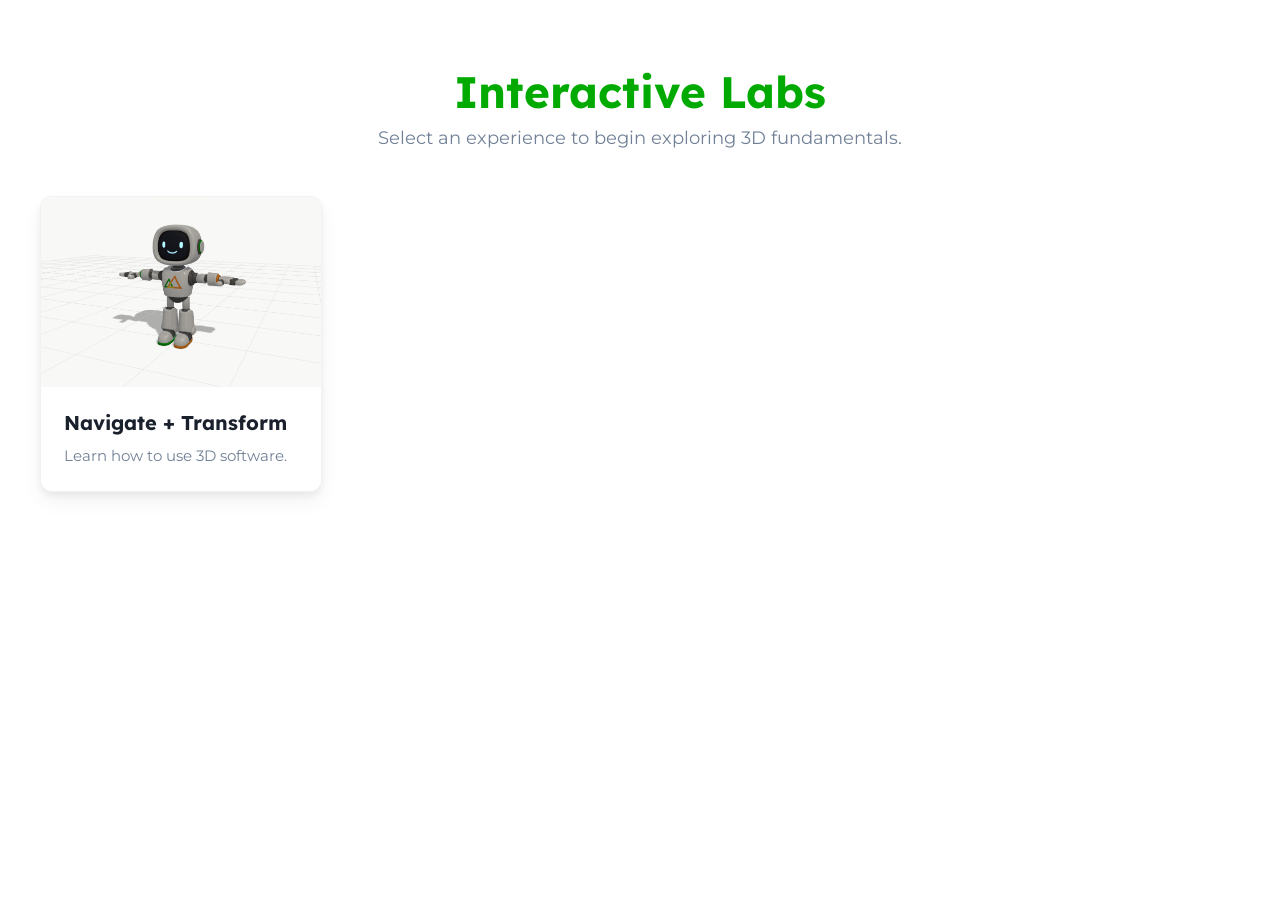
==== index.html @ 0d7c358b "feat: restructure repo as Interactive Labs monorepo Move the Navigate + Transform lab into labs/navi" ====
<!DOCTYPE html>
<html lang="en">

<head>
  <meta charset="UTF-8">
  <meta name="viewport" content="width=device-width, initial-scale=1.0">
  <title>3D Learning Experiences</title>
  <link rel="preconnect" href="https://fonts.googleapis.com">
  <link rel="preconnect" href="https://fonts.gstatic.com" crossorigin>
  <link
    href="https://fonts.googleapis.com/css2?family=Lexend:wght@400;500;600;700&family=Montserrat:wght@400;500;600;700&display=swap"
    rel="stylesheet">

  <style>
    :root {
      --bg: #ffffff;
      --card-bg: #ffffff;
      --text-main: #1a202c;
      --text-muted: #718096;
      --accent-orange: #ff9022;
      --accent-yellow: #ffda22;
      --accent-green: #00aa00;
      --header-bg: #171e35;
    }

    * {
      box-sizing: border-box;
      margin: 0;
      padding: 0;
    }

    body {
      font-family: 'Montserrat', sans-serif;
      background-color: var(--bg);
      color: var(--text-main);
      padding: 4rem 2rem;
      min-height: 100vh;
      display: flex;
      flex-direction: column;
      align-items: center;
    }

    .container {
      max-width: 1200px;
      width: 100%;
    }

    .page-title {
      font-family: 'Lexend', sans-serif;
      font-size: 2.75rem;
      margin-bottom: 0.5rem;
      text-align: center;
      color: var(--accent-green);
    }

    .page-subtitle {
      text-align: center;
      color: var(--text-muted);
      margin-bottom: 3rem;
      font-size: 1.1rem;
    }

    .grid {
      display: grid;
      grid-template-columns: repeat(auto-fill, minmax(280px, 1fr));
      gap: 1.5rem;
    }

    .card {
      background: var(--card-bg);
      border-radius: 12px;
      overflow: hidden;
      box-shadow: 0 4px 6px rgba(0, 0, 0, 0.05), 0 10px 20px rgba(0, 0, 0, 0.05);
      transition: transform 0.3s cubic-bezier(0.175, 0.885, 0.32, 1.275), box-shadow 0.3s ease, border-color 0.3s ease;
      text-decoration: none;
      color: inherit;
      display: flex;
      flex-direction: column;
      position: relative;
      border: 1px solid rgba(0, 0, 0, 0.05);
    }

    .card:hover {
      transform: translateY(-8px);
      box-shadow: 0 12px 20px rgba(0, 0, 0, 0.08), 0 20px 30px rgba(0, 0, 0, 0.1);
      border-color: var(--accent-orange);
    }

    .card-header {
      height: 190px;
      background: var(--header-bg);
      position: relative;
      overflow: hidden;
    }

    .card-image {
      display: block;
      width: 100%;
      height: 100%;
      object-fit: cover;
      object-position: center;
      transition: transform 0.4s ease;
    }

    .card:hover .card-image {
      transform: scale(1.05);
    }

    .card-body {
      padding: 1.45rem;
      flex: 1;
      display: flex;
      flex-direction: column;
    }

    .card-title {
      font-family: 'Lexend', sans-serif;
      font-size: 1.25rem;
      font-weight: 700;
      margin-bottom: 0.55rem;
      color: var(--text-main);
    }

    .card-desc {
      font-size: 0.95rem;
      line-height: 1.6;
      color: var(--text-muted);
      margin-bottom: 0;
      flex: 1;
    }

    .card-tags {
      display: flex;
      flex-wrap: wrap;
      gap: 6px;
      margin-top: 1rem;
    }

    .tag {
      padding: 4px 7px;
      color: var(--text-muted);
      background: #f4f5f2;
      border-radius: 999px;
      font-size: 0.68rem;
      font-weight: 600;
    }

    @media (max-width: 600px) {
      body {
        padding: 2.5rem 1rem;
      }

      .page-title {
        font-size: 2.1rem;
      }
    }
  </style>
</head>

<body>

  <div class="container">
    <h1 class="page-title">Interactive Labs</h1>
    <p class="page-subtitle">Select an experience to begin exploring 3D fundamentals.</p>

    <div class="grid">
      <a href="labs/navigate-and-transform/" class="card">
        <div class="card-header">
          <img class="card-image" src="assets/navigate-and-transform.png"
            alt="Gizmo standing on a grid floor inside the Navigate and Transform lab">
        </div>
        <div class="card-body">
          <h2 class="card-title">Navigate + Transform</h2>
          <p class="card-desc">Learn how to use 3D software.</p>
        </div>
      </a>
    </div>
  </div>
</body>

</html>
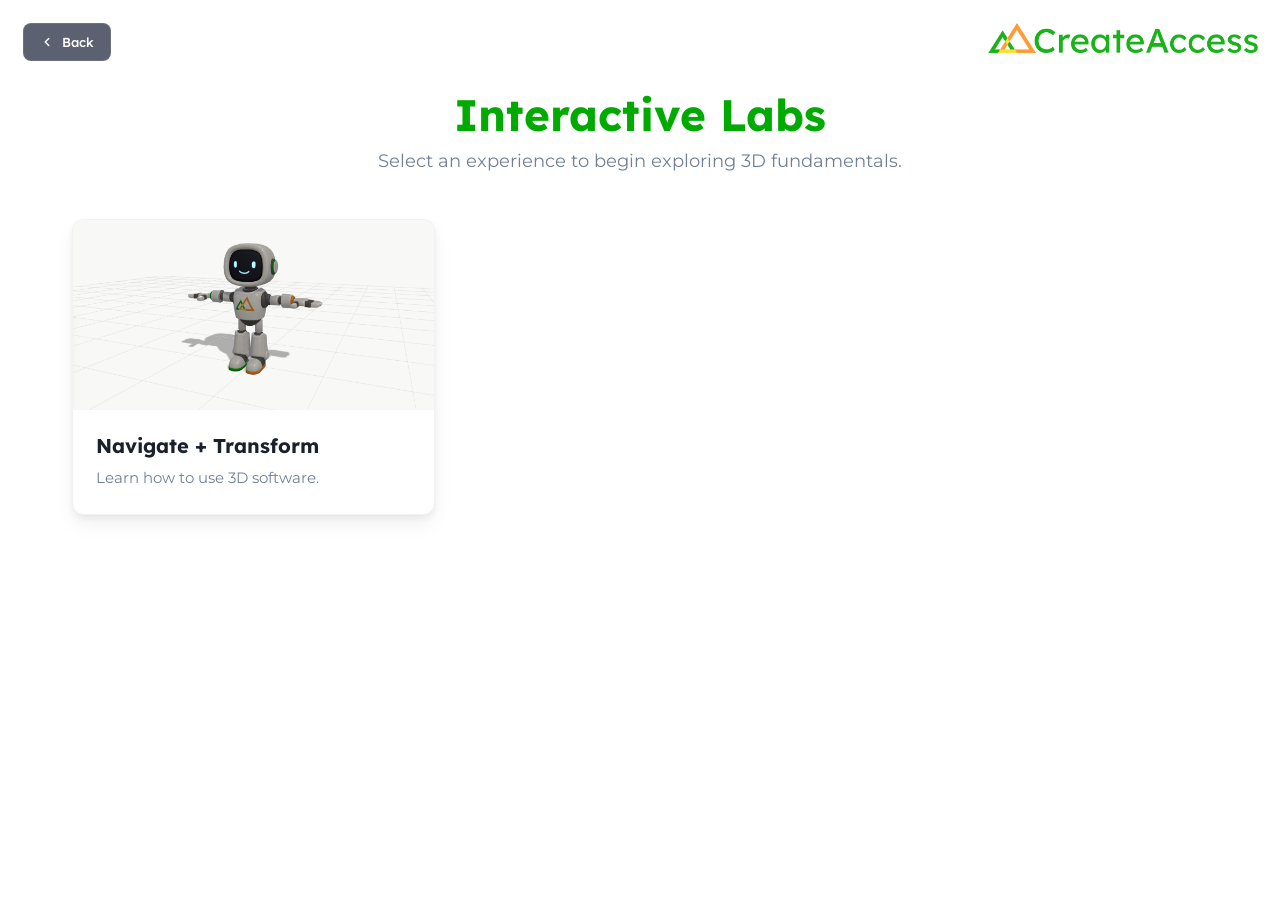
==== commit cd443f36: "feat: route lab home button to landing page, add back button + logo there" ====
--- a/index.html
+++ b/index.html
@@ -21,6 +21,12 @@
       --accent-yellow: #ffda22;
       --accent-green: #00aa00;
       --header-bg: #171e35;
+
+      /* fluid chrome scale, matched to the lab so the corner controls line up
+         at the same inset and size across both pages */
+      --edge: clamp(12px, 2.5vmin, 28px);
+      --logo-h: clamp(22px, 3.4vmin, 34px);
+      --fs-ui: clamp(12px, 1.45vmin, 14.5px);
     }
 
     * {
@@ -33,16 +39,60 @@
       font-family: 'Montserrat', sans-serif;
       background-color: var(--bg);
       color: var(--text-main);
-      padding: 4rem 2rem;
       min-height: 100vh;
       display: flex;
       flex-direction: column;
       align-items: center;
+    }
+
+    /* corner chrome - same inset, sizing and hover feel as the lab's .home-btn
+       and .logo-top-right, so moving between the two pages feels continuous */
+    .back-btn {
+      position: fixed;
+      top: var(--edge);
+      left: var(--edge);
+      z-index: 1000;
+      display: flex;
+      align-items: center;
+      gap: 8px;
+      padding: 10px 16px;
+      background: rgba(23, 30, 53, 0.7);
+      backdrop-filter: blur(8px);
+      -webkit-backdrop-filter: blur(8px);
+      border: 1px solid rgba(255, 255, 255, 0.1);
+      border-radius: 8px;
+      color: #fff;
+      text-decoration: none;
+      font-family: 'Lexend', sans-serif;
+      font-size: var(--fs-ui);
+      font-weight: 500;
+      transition: all 0.3s ease;
+    }
+
+    .back-btn:hover {
+      background: rgba(23, 30, 53, 0.95);
+      border-color: var(--accent-orange);
+      color: var(--accent-orange);
+      transform: translateX(-4px);
+    }
+
+    .logo-top-right {
+      position: fixed;
+      top: var(--edge);
+      right: var(--edge);
+      z-index: 1000;
+      height: var(--logo-h);
+      width: auto;
+      object-fit: contain;
+      pointer-events: none;
+      opacity: 0.9;
     }
 
     .container {
       max-width: 1200px;
       width: 100%;
+      /* clear the fixed corner chrome before the title starts */
+      padding: calc(var(--edge) + 4rem) 2rem 4rem;
     }
 
     .page-title {
@@ -146,8 +196,8 @@
     }
 
     @media (max-width: 600px) {
-      body {
-        padding: 2.5rem 1rem;
+      .container {
+        padding: calc(var(--edge) + 3.5rem) 1rem 2.5rem;
       }
 
       .page-title {
@@ -158,6 +208,16 @@
 </head>
 
 <body>
+
+  <a href="https://createaccess.org/microcourses-hub" target="_top" class="back-btn">
+    <svg width="14" height="14" viewBox="0 0 24 24" fill="none" stroke="currentColor" stroke-width="2.5"
+      stroke-linecap="round" stroke-linejoin="round">
+      <path d="m15 18-6-6 6-6" />
+    </svg>
+    <span>Back</span>
+  </a>
+
+  <img src="assets/Logo.png" alt="CreateAccess Logo" class="logo-top-right">
 
   <div class="container">
     <h1 class="page-title">Interactive Labs</h1>
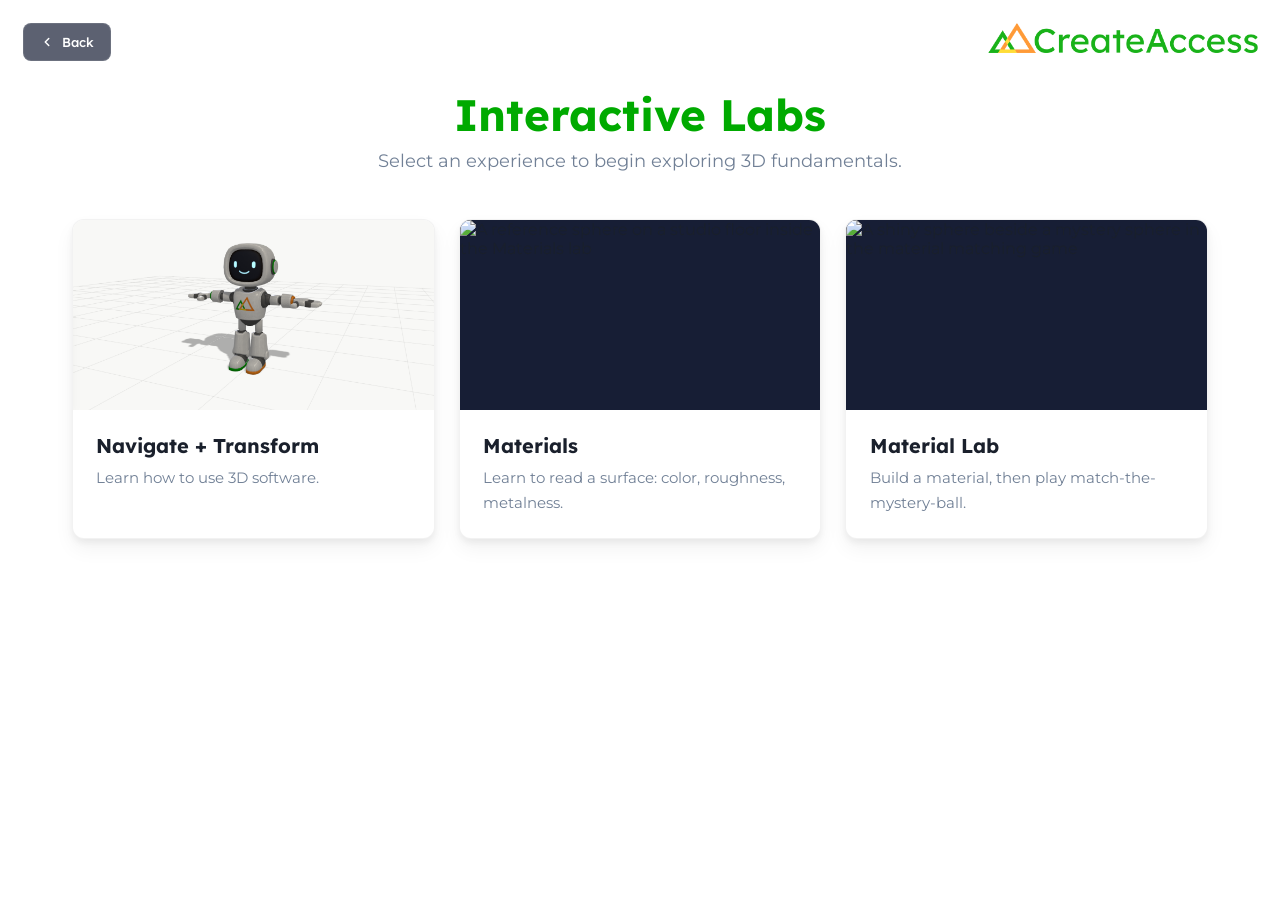
==== commit 52b6f903: "feat: add materials and pbr-materials labs" ====
--- a/index.html
+++ b/index.html
@@ -234,6 +234,28 @@
           <p class="card-desc">Learn how to use 3D software.</p>
         </div>
       </a>
+
+      <a href="labs/materials/" class="card">
+        <div class="card-header">
+          <img class="card-image" src="assets/materials.png"
+            alt="A reference sphere on a studio floor inside the Materials lab">
+        </div>
+        <div class="card-body">
+          <h2 class="card-title">Materials</h2>
+          <p class="card-desc">Learn to read a surface: color, roughness, metalness.</p>
+        </div>
+      </a>
+
+      <a href="labs/pbr-materials/" class="card">
+        <div class="card-header">
+          <img class="card-image" src="assets/pbr-materials.png"
+            alt="A shiny sphere beside a mystery sphere in the material matching game">
+        </div>
+        <div class="card-body">
+          <h2 class="card-title">Material Lab</h2>
+          <p class="card-desc">Build a material, then play match-the-mystery-ball.</p>
+        </div>
+      </a>
     </div>
   </div>
 </body>
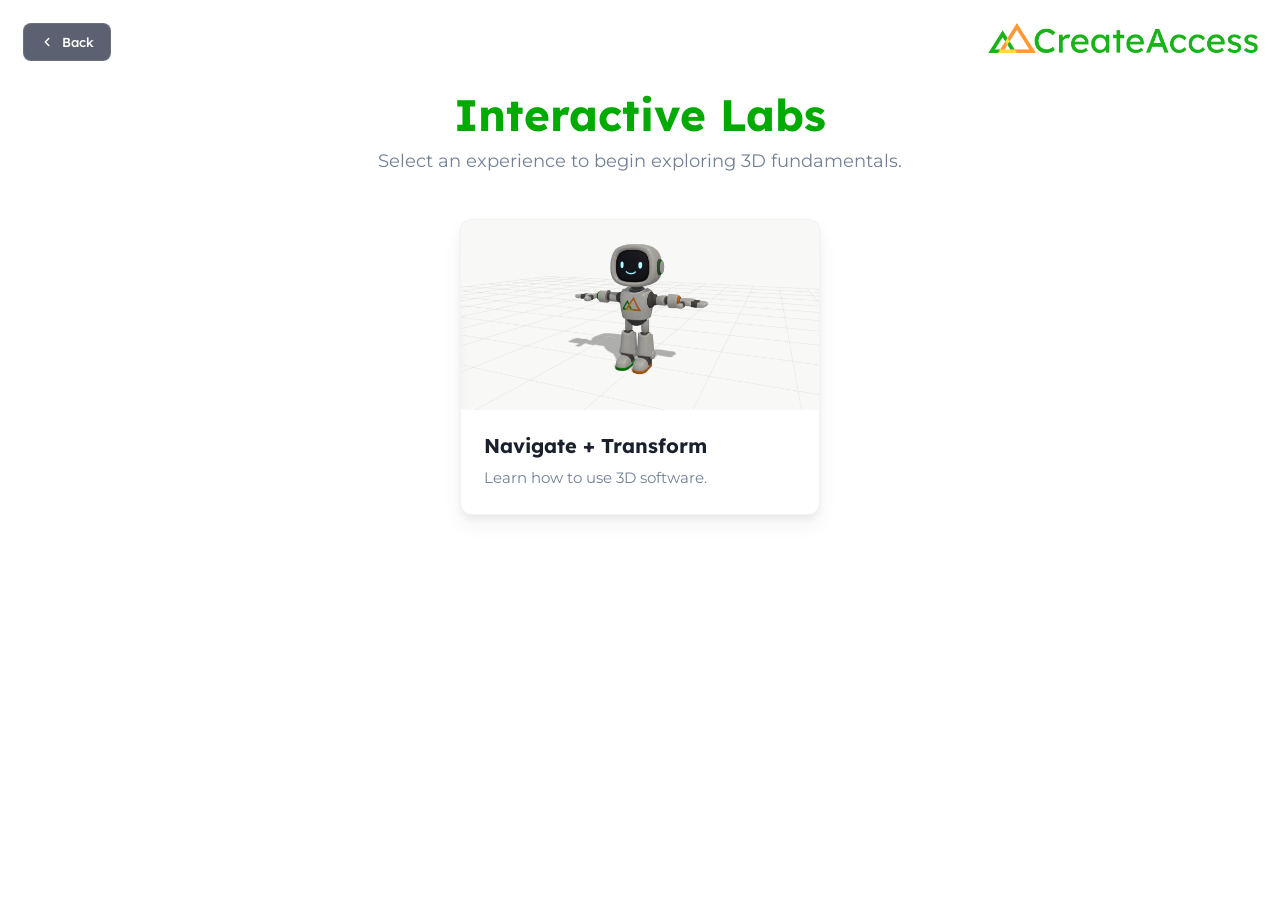
==== commit 608948e0: "Center the single lab card on index page" ====
--- a/index.html
+++ b/index.html
@@ -28,7 +28,13 @@
       --logo-h: clamp(22px, 3.4vmin, 34px);
       --fs-ui: clamp(12px, 1.45vmin, 14.5px);
     }
-
+    
+    html, body {
+      margin: 0;
+      padding: 0;
+      width: 100%;
+      height: 100%;
+    }
     * {
       box-sizing: border-box;
       margin: 0;
@@ -112,8 +118,9 @@
 
     .grid {
       display: grid;
-      grid-template-columns: repeat(auto-fill, minmax(280px, 1fr));
+      grid-template-columns: repeat(auto-fit, minmax(280px, 360px));
       gap: 1.5rem;
+      justify-content: center;
     }
 
     .card {
@@ -234,28 +241,6 @@
           <p class="card-desc">Learn how to use 3D software.</p>
         </div>
       </a>
-
-      <a href="labs/materials/" class="card">
-        <div class="card-header">
-          <img class="card-image" src="assets/materials.png"
-            alt="A reference sphere on a studio floor inside the Materials lab">
-        </div>
-        <div class="card-body">
-          <h2 class="card-title">Materials</h2>
-          <p class="card-desc">Learn to read a surface: color, roughness, metalness.</p>
-        </div>
-      </a>
-
-      <a href="labs/pbr-materials/" class="card">
-        <div class="card-header">
-          <img class="card-image" src="assets/pbr-materials.png"
-            alt="A shiny sphere beside a mystery sphere in the material matching game">
-        </div>
-        <div class="card-body">
-          <h2 class="card-title">Material Lab</h2>
-          <p class="card-desc">Build a material, then play match-the-mystery-ball.</p>
-        </div>
-      </a>
     </div>
   </div>
 </body>
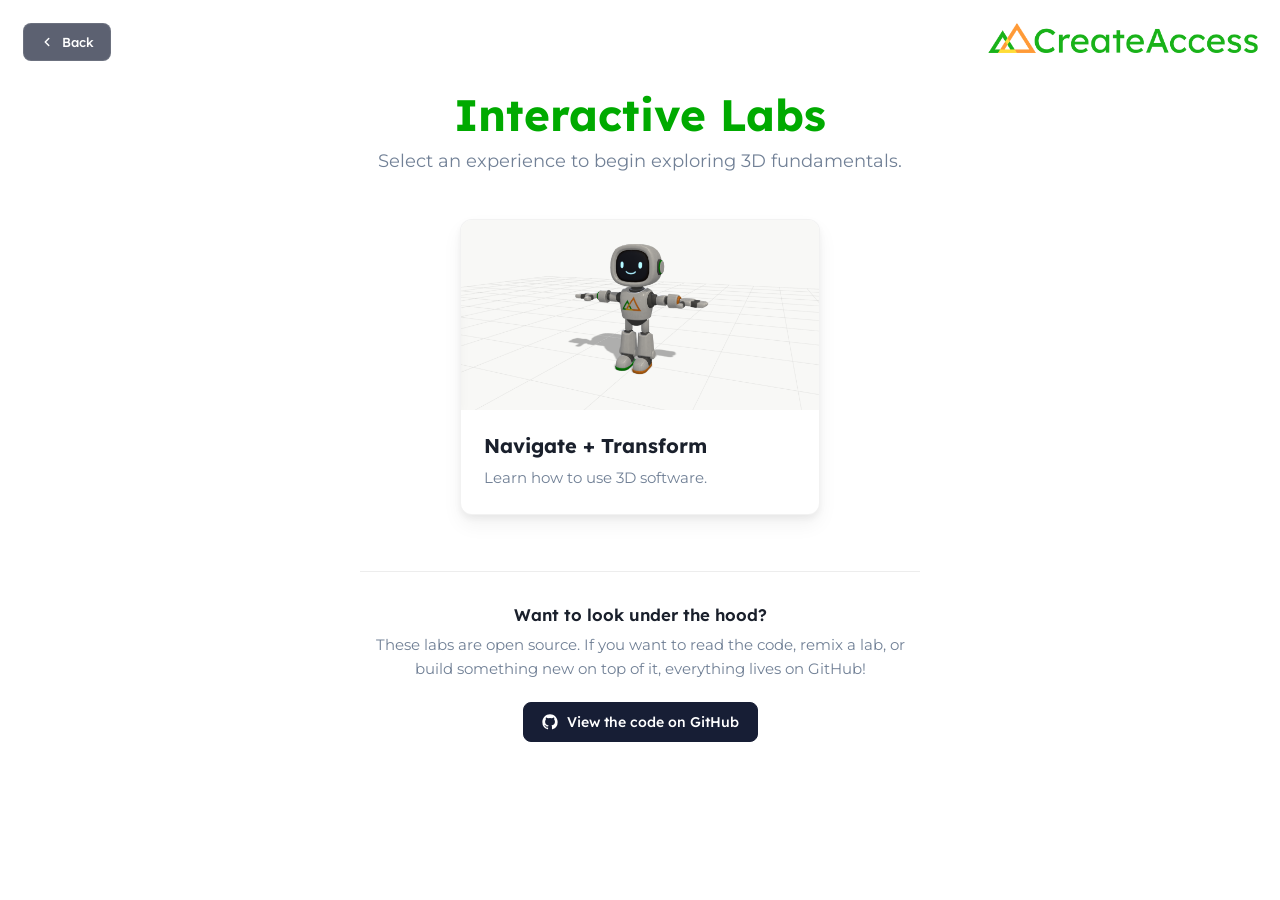
==== commit d4fbe602: "Rename the lab character to Gizmo-Bot and link the repo from the home page The character is now call" ====
--- a/index.html
+++ b/index.html
@@ -202,6 +202,52 @@
       font-weight: 600;
     }
 
+    /* ── open-source note ── */
+    .repo-note {
+      max-width: 560px;
+      margin: 3.5rem auto 0;
+      padding-top: 2rem;
+      border-top: 1px solid rgba(0, 0, 0, 0.07);
+      text-align: center;
+    }
+
+    .repo-note h2 {
+      font-family: 'Lexend', sans-serif;
+      font-size: 1.05rem;
+      font-weight: 600;
+      color: var(--text-main);
+      margin-bottom: 0.5rem;
+    }
+
+    .repo-note p {
+      font-size: 0.92rem;
+      line-height: 1.65;
+      color: var(--text-muted);
+      margin-bottom: 1.25rem;
+    }
+
+    .repo-link {
+      display: inline-flex;
+      align-items: center;
+      gap: 9px;
+      padding: 10px 18px;
+      background: var(--header-bg);
+      border: 1px solid var(--header-bg);
+      border-radius: 8px;
+      color: #fff;
+      text-decoration: none;
+      font-family: 'Lexend', sans-serif;
+      font-size: 0.88rem;
+      font-weight: 500;
+      transition: all 0.3s ease;
+    }
+
+    .repo-link:hover {
+      background: var(--accent-orange);
+      border-color: var(--accent-orange);
+      transform: translateY(-2px);
+    }
+
     @media (max-width: 600px) {
       .container {
         padding: calc(var(--edge) + 3.5rem) 1rem 2.5rem;
@@ -209,6 +255,10 @@
 
       .page-title {
         font-size: 2.1rem;
+      }
+
+      .repo-note {
+        margin-top: 2.5rem;
       }
     }
   </style>
@@ -234,7 +284,7 @@
       <a href="labs/navigate-and-transform/" class="card">
         <div class="card-header">
           <img class="card-image" src="assets/navigate-and-transform.png"
-            alt="Gizmo standing on a grid floor inside the Navigate and Transform lab">
+            alt="Gizmo-Bot standing on a grid floor inside the Navigate and Transform lab">
         </div>
         <div class="card-body">
           <h2 class="card-title">Navigate + Transform</h2>
@@ -242,6 +292,21 @@
         </div>
       </a>
     </div>
+
+    <section class="repo-note">
+      <h2>Want to look under the hood?</h2>
+      <p>
+        These labs are open source. If you want to read the code, remix a lab, or build something new on top of it, everything lives on GitHub!
+      </p>
+      <a href="https://github.com/CreateAccessOrg/3D-Learning-Labs" target="_blank" rel="noopener"
+        class="repo-link">
+        <svg width="16" height="16" viewBox="0 0 24 24" fill="currentColor" aria-hidden="true">
+          <path
+            d="M12 .5C5.73.5.5 5.73.5 12a11.5 11.5 0 0 0 7.86 10.92c.58.1.79-.25.79-.56v-2c-3.2.7-3.88-1.54-3.88-1.54-.53-1.34-1.29-1.7-1.29-1.7-1.05-.72.08-.7.08-.7 1.16.08 1.77 1.19 1.77 1.19 1.03 1.77 2.71 1.26 3.37.96.1-.75.4-1.26.73-1.55-2.56-.29-5.25-1.28-5.25-5.7 0-1.26.45-2.29 1.19-3.1-.12-.29-.52-1.46.11-3.05 0 0 .97-.31 3.18 1.18a11 11 0 0 1 5.79 0c2.2-1.49 3.17-1.18 3.17-1.18.63 1.59.23 2.76.12 3.05.74.81 1.18 1.84 1.18 3.1 0 4.43-2.69 5.4-5.26 5.69.41.36.78 1.06.78 2.14v3.17c0 .31.21.67.8.56A11.5 11.5 0 0 0 23.5 12C23.5 5.73 18.27.5 12 .5Z" />
+        </svg>
+        <span>View the code on GitHub</span>
+      </a>
+    </section>
   </div>
 </body>
 
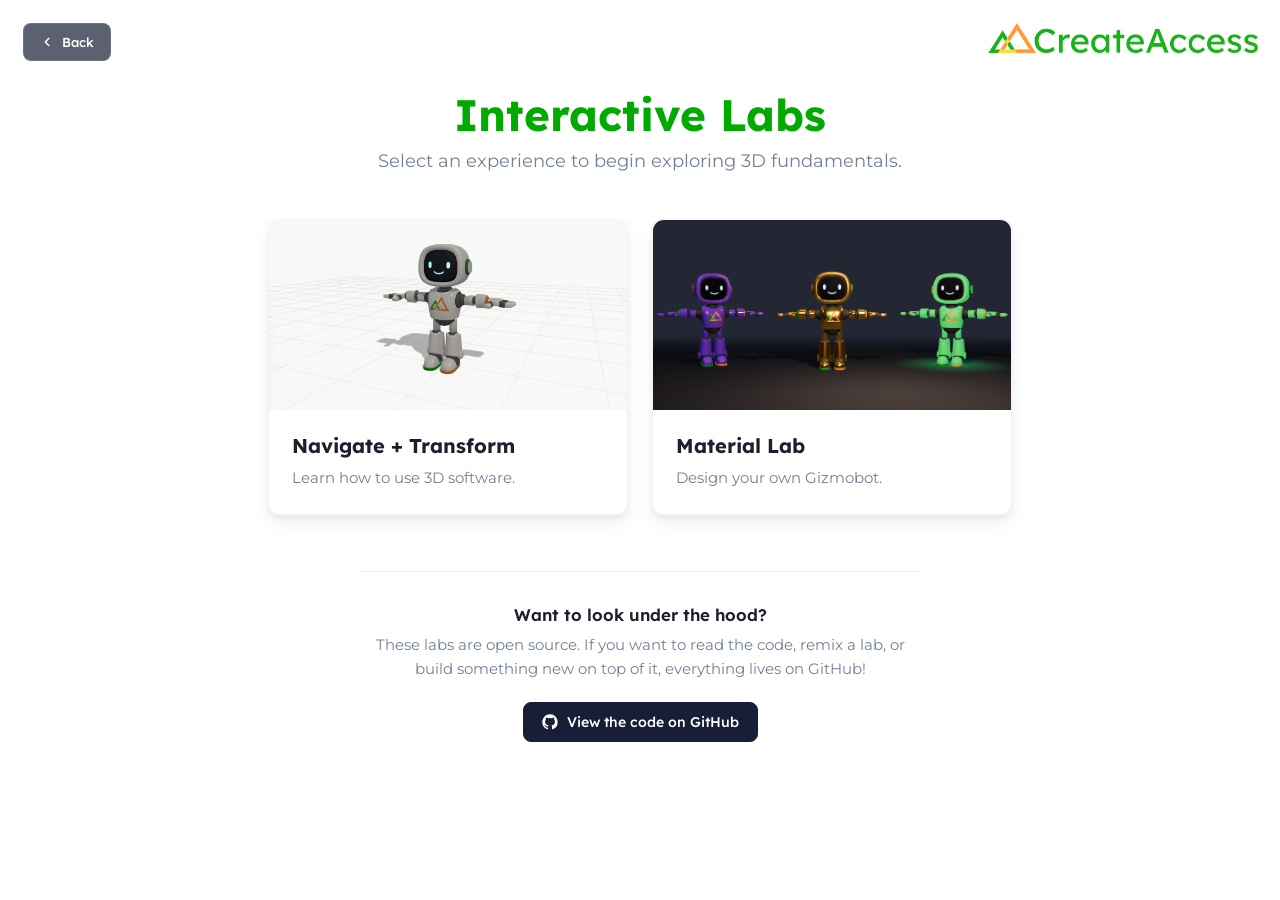
==== commit d3654ec9: "Add Material Lab Adds the Material Lab (Base Color, Roughness, Metalness, Emission, then match a ref" ====
--- a/index.html
+++ b/index.html
@@ -284,11 +284,22 @@
       <a href="labs/navigate-and-transform/" class="card">
         <div class="card-header">
           <img class="card-image" src="assets/navigate-and-transform.png"
-            alt="Gizmo-Bot standing on a grid floor inside the Navigate and Transform lab">
+            alt="Gizmobot standing on a grid floor inside the Navigate and Transform lab">
         </div>
         <div class="card-body">
           <h2 class="card-title">Navigate + Transform</h2>
           <p class="card-desc">Learn how to use 3D software.</p>
+        </div>
+      </a>
+
+      <a href="labs/material-lab/" class="card">
+        <div class="card-header">
+          <img class="card-image" src="assets/material-lab.png"
+            alt="Three Gizmobots in different materials: shiny purple plastic, gold metal, and glowing green">
+        </div>
+        <div class="card-body">
+          <h2 class="card-title">Material Lab</h2>
+          <p class="card-desc">Design your own Gizmobot.</p>
         </div>
       </a>
     </div>
